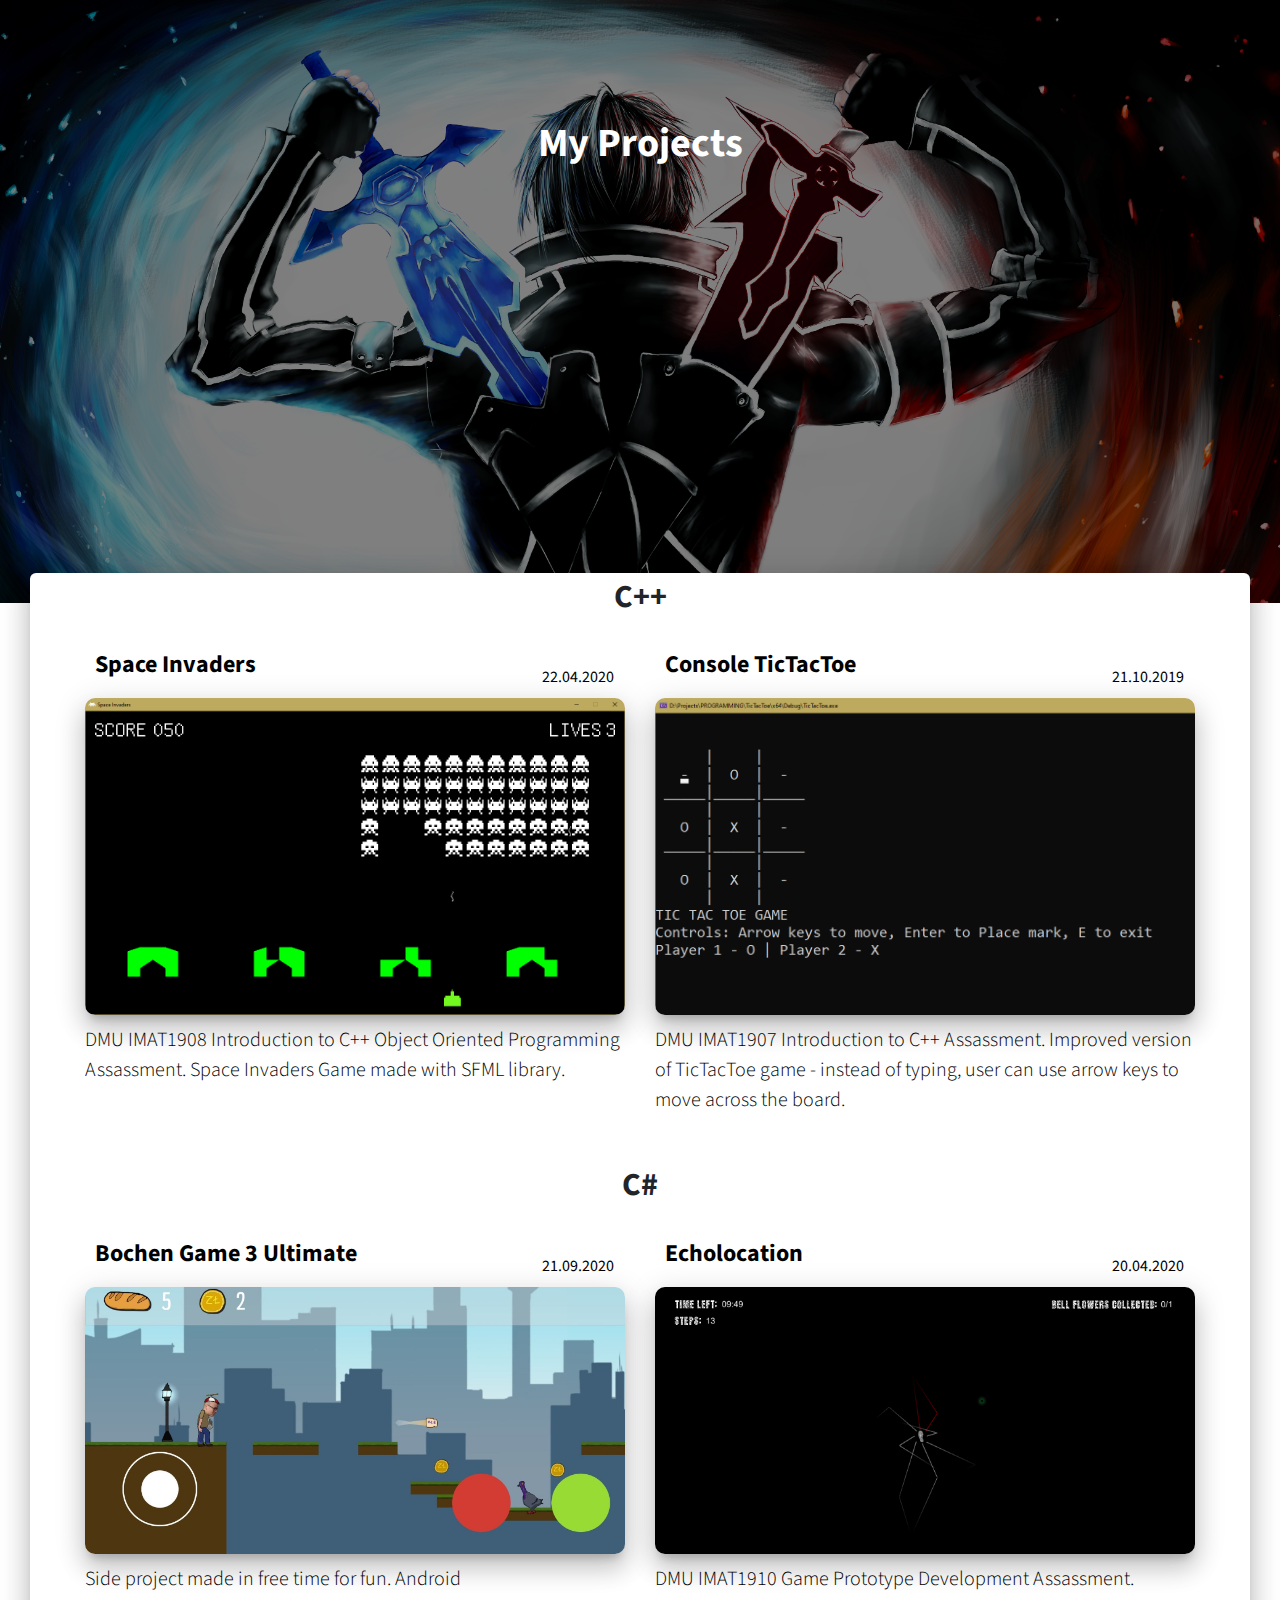
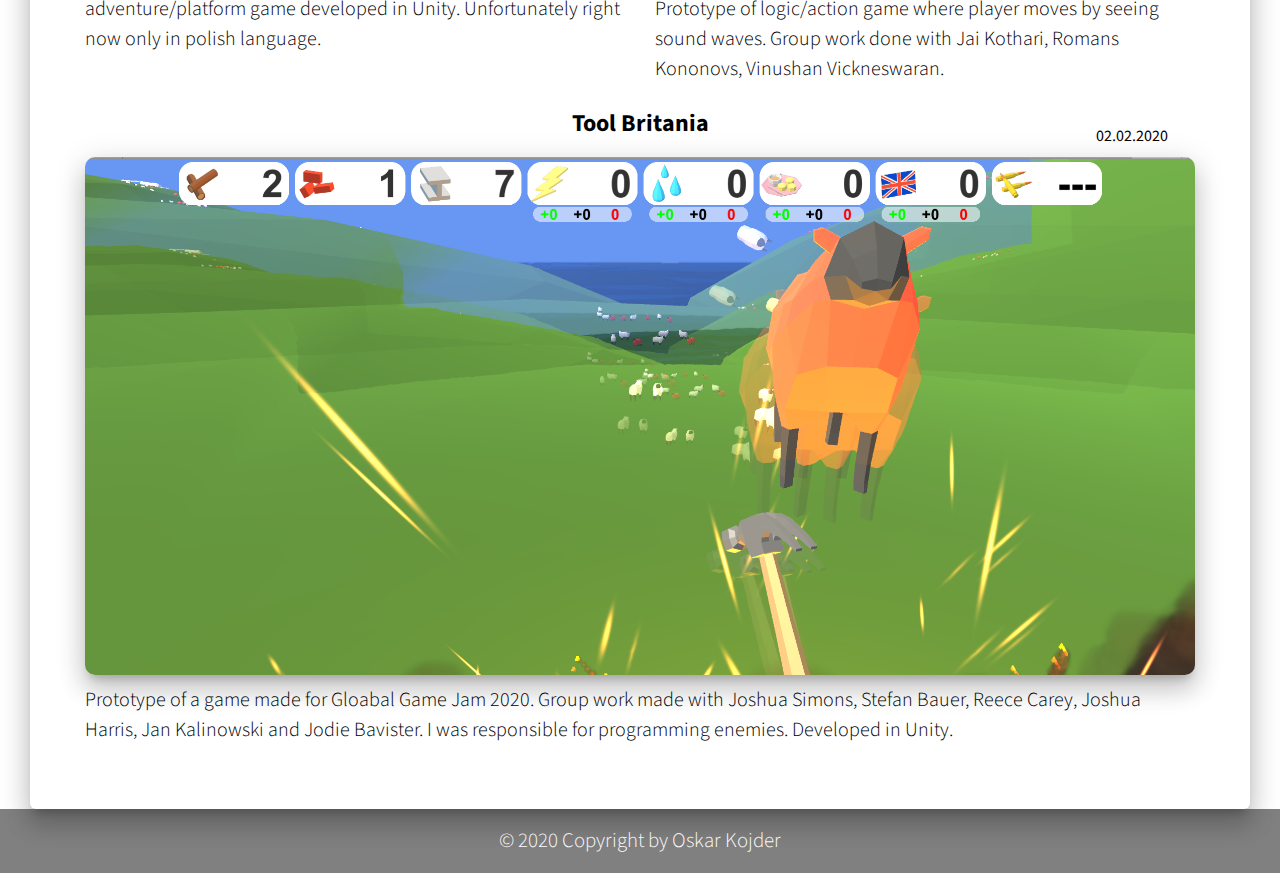
==== index.html @ cf8a1175 "Init" ====
<!DOCTYPE html>
<html>
<head>
    <meta charset="utf-8">
    <title>Oskar Kojder - Portfolio</title>
    <link rel="apple-touch-icon" sizes="180x180" href="img/icon/apple-touch-icon.png">
    <link rel="icon" type="image/png" sizes="32x32" href="img/icon/favicon-32x32.png">
    <link rel="icon" type="image/png" sizes="16x16" href="img/icon/favicon-16x16.png">
    <link rel="manifest" href="img/icon/site.webmanifest">
    <meta name="description" content="Portfolio">
    <link rel="stylesheet" href="css/main.css">
    <link href="https://fonts.googleapis.com/css?family=Source+Sans+Pro" rel="stylesheet">
     <link rel="stylesheet" href="https://use.fontawesome.com/releases/v5.3.1/css/all.css" integrity="sha384-mzrmE5qonljUremFsqc01SB46JvROS7bZs3IO2EmfFsd15uHvIt+Y8vEf7N7fWAU" crossorigin="anonymous">
    <link rel="stylesheet" href="css/bootstrap.min.css">
    <meta name="viewport" content="width=device-width, initial-scale=1, shrink-to-fit=no">
</head>
<!-- Top -->
<body>
        <div class="banner"></div>
        <div class="container-fluid fill">
            <div class="container">
                <div class="col-md-8 ml-auto mr-auto text-center header1">
                    <h1>My Projects</h1>
                </div>
            </div>
        </div>
    <div class="main">
        <div class="content container">
            <!-- Projects -->
            <div class="col-md-8 ml-auto mr-auto text-center ">
                <h2 class="title">C++</h2>
            </div>
            <div class="row">
                <div class="col-sm ml-auto mr-auto link2">
                    <a href="https://github.com/oskapok/Space-Invaders" class="link">
                        <h4>Space Invaders</h4>
                         <div class="quote">22.04.2020</div>
                      <img src="img/space_invaders/space_invaders.png" class="img-fluid">
                        <p class="lead description">
                            DMU IMAT1908 Introduction to C++ Object Oriented Programming Assassment. Space Invaders Game made with SFML library. 
                        </p>
                    </a>
                </div>
                <div class="col-sm ml-auto mr-auto link2">
                    <a href="https://github.com/oskapok/TicTacToe" class="link">
                        <h4>Console TicTacToe</h4>
                        <div class="quote">21.10.2019</div>
                      <img src="img/tictactoe/tictactoe.png" class="img-fluid">
                        <p class="lead description">
                            DMU IMAT1907 Introduction to C++ Assassment. Improved version of TicTacToe game - instead of typing, user can use arrow keys to move across the board.
                        </p>
                    </a>
                </div>
            </div>
            <div class="col-md-8 ml-auto mr-auto text-center ">
                <h2 class="title"> C#</h2>
            </div>
            <div class="row">
                <div class="col-sm ml-auto mr-auto link2">
                    <a href="projects/games/bochen_game_3_ultimate.html" class="link">
                        <h4>Bochen Game 3 Ultimate</h4>
                         <div class="quote">21.09.2020</div>
                      <img src="img/bochen_game_3_ultimate/bochen_game_3_Ultimate.jpg" class="img-fluid">
                        <p class="lead description">
                            Side project made in free time for fun. Android adventure/platform game developed in Unity. Unfortunately right now only in polish language. 
                        </p>
                    </a>
                </div>
                <div class="col-sm ml-auto mr-auto link2">
                    <a href="https://github.com/mrjai24/Echolocation" class="link">
                        <h4>Echolocation</h4>
                        <div class="quote">20.04.2020</div>
                      <img src="img/echolocation/echolocation.png" class="img-fluid">
                        <p class="lead description">
                            DMU IMAT1910 Game Prototype Development Assassment. Prototype of logic/action game where player moves by seeing sound waves. Group work done with Jai Kothari, Romans Kononovs, Vinushan Vickneswaran. 
                        </p>
                    </a>
                </div>
            </div>
            <div class="row">
                <div class="col-md ml-auto mr-auto text-center link2">
                    <a href="https://github.com/0shu/GGJ2020" class="link">
                        <h4>Tool Britania</h4>
                        <div class="quote wide">02.02.2020</div>
                        <img src="img/tool_britania/tool_britania.png" class="img-fluid">
                        <p class="lead description">
                           Prototype of a game made for Gloabal Game Jam 2020. Group work made with Joshua Simons, Stefan Bauer, Reece Carey, Joshua Harris, Jan Kalinowski and Jodie Bavister. I was responsible for programming enemies. Developed in Unity.
                        </p>
                    </a>
                </div>
            </div>
        </div><br><br>
    </div>
     <!-- Footer -->
    <footer class="gray">
        <div class="footer-copyright text-center py-3">© 2020 Copyright by Oskar Kojder </div>
    </footer>
    
   
   
    <script src="https://code.jquery.com/jquery-3.3.1.slim.min.js"></script>
    <script src="https://cdnjs.cloudflare.com/ajax/libs/popper.js/1.14.3/umd/popper.min.js"></script>
    <script src="js/bootstrap.min.js"></script>
    <script src="https://code.jquery.com/jquery-3.3.1.min.js"></script>
    <script src="js/main.js"></script>
    <script src="js/music.js"></script>
</body>
---- css/main.css ----
*{
    font-family: 'Source Sans Pro', sans-serif;
    box-sizing: content-box; 
}
body, html {
    height: 100%;
}
img{
    border-radius: 10px;
    box-shadow: 0 16px 24px 1px rgba(0,0,0,.14), 0 6px 30px 3px rgba(0,0,0,.12), 0 8px 10px -5px rgba(0,0,0,.2);
}
h1{
    font-weight: 400;
}
h4{
    padding: 10px;
    line-height: 30px;
    
}
/* Universal */
#nav{
    font-weight: 700;
    font-size: 1.2rem;
    font-family: 'Lobster', cursive;
}
.content {
    z-index: 2;
    min-height: 93vh;
}
.content h2 {
padding-top: 5px;
}
.sticky{
    background-color: rgba(68,68,68,0.8);
    color: #000: !important;
    transition: 0.3s ease-in-out;
}
.gray {
    background-color: gray;
    font-weight: 300;
    font-size: 1.3rem;
    font-size: 1.3rem;
    color: #fff;
    z-index: 5;
}
/* Index */
.bar1, .bar2, .bar3{
    font-weight: 600;
    font-size: 1.3rem;
}
.bar1 i{
    color: violet;
}
.bar2 i{
    color: orange;
}
.bar3 i{
    color: dimgray;
}
.ibanner {
    width: 100%;
    height: 100vh;
    background: url('../img/index.png');
    background-size:cover;
    z-index: 1;
    position: absolute;
}
.imain {
    background: #fff;
    position: relative;
    z-index: 4;
    margin-top: -10px;
}
.icon-container {
    height: 7rem;
    width: 7rem;
    display: block;
    line-height: 7.5rem;
    text-align: center;
    margin-top: 20px;
}
.icon-container i {
    font-size: 2.25rem; 
} 
.icon-color1{
    background-color: violet;
}
.icon-color2{
    background-color: orange;
}
.icon-color3{
    background-color: grey;
}
.ifill{
    height: 30vh;
    background: RGBA(0,0,0,0.5);
    z-index: 6;
    position: relative;
}
.iheader1{
    color: #fff;
    transform: translate(0,-60%);
}
.iheader1 h1{
    font-weight: 700;
    font-size: 3.2rem;

}
.round {
    width: 200px;
    border-radius: 100px;
    display: block;
    text-align: center;
}
.paragraph {
    font-size: 1.4rem;
    font-weight: 700;
    padding-top: 20px;
}
.vertical-center {
  display: flex;
  align-items: center;
}
/* Projects */
.img_preview{
    padding-top: 30px;
}
.btn_single{
    font-weight: bold;
    position: relative;
    padding: 12px 30px;
    margin: .3125rem 1px;
    font-size: 1rem;
    font-weight: 400;
    line-height: 1.428571;
    text-decoration: none;
    text-transform: uppercase;
    letter-spacing: 0;
    cursor: pointer;
    background-color: transparent;
    border: 0;
    border-radius: .2rem;
    transition: box-shadow .2s cubic-bezier(.4,0,1,1),background-color .2s cubic-bezier(.4,0,.2,1);
    will-change: box-shadow,transform;
    color: #fff;
    background-color: #9c27b0;
    border-color: #9c27b0;
    box-shadow: 0 2px 2px 0 rgba(156,39,176,.14), 0 3px 1px -2px rgba(156,39,176,.2), 0 1px 5px 0 rgba(156,39,176,.12);
}
.btn_single:hover{
    box-shadow .2s cubic-bezier(.4,0,1,1),background-color .2s cubic-bezier(.4,0,.2,1);
    -webkit-box-shadow: 0 8px 6px -6px black;
    -moz-box-shadow: 0 8px 6px -6px black;
         box-shadow: 0 8px 6px -6px black;
    text-decoration: none;
    background-color: #9124a3;
    color: #fff;
}
.banner {
    width: 100%;
    height: 67vh;
    background: url('../img/sao.png');
    background-size:cover;
    z-index: 1;
    position: absolute;
}
.main {
    background: #fff;
    position: relative;
    z-index: 4;
    margin-top: -10px;
}
.title {
    margin-top: 30px;
    padding-top: 10px;
    margin-bottom: 25px;
    min-height: 32px;
    font-weight: 700;
}
.fill{
    height: 67vh;
    background: RGBA(0,0,0,0.5);
    z-index: 6;
    position: relative;
}
.header1{
    margin-bottom: auto!important;
    margin-top: auto!important;
    position: relative !important;
    transform: translate(0,250%);
    margin: auto;
    color: #fff;
    min-height: 32px;
    margin-bottom: 32px;
}
.header1 h1,h4 {
    font-weight: 700;
    
}
.main {
    z-index: 7;
    margin: -60px 30px 0;
    border-radius: 6px;
    box-shadow: 0 16px 24px 2px rgba(0,0,0,.14), 0 6px 30px 5px rgba(0,0,0,.12), 0 8px 10px -5px rgba(0,0,0,.2);
}

.description {
    padding-top: 10px;
    text-align: left !important; 
}
.quote {
    position: absolute;
    right: 0;
    z-index: 9;
    line-height: 1.2em;
    margin-top: -30px;
    padding-right: 26px;
}
.wide {
    margin-right: 1em;
}
.link{
    color: #000;
}
.link h4 {
    font-weight: 700;
}
.link:hover{
    color: #000;
    text-decoration: none;
    
}
.link2:hover{
    transform: scale(1.004);
}
/* Music */
#player_container{
    background: url('../img/musicplayer/1.jpg');
    background-size: cover;
    height: 70vh;
    z-index: 1;
}
#player{
    color: #fff;
    background-color: #212529;
    height: 70vh;
    clip-path: polygon(0 0, 0% 100%, 100% 100%);
    z-index: 2;
}
progress[value] {
  -webkit-appearance: none;
   appearance: none;
  width: 50%;
  height: 10px;
}
#volume_control{
    width: 70%;
    margin-left: 5px;
}
progress[value]::-webkit-progress-bar {
    background-color: #31373d;
    border-radius: 4px;
    box-shadow: 0 2px 5px rgba(0, 0, 0, 0.25) inset;
}
progress[value]::-webkit-progress-value {
    background-color: #702c62;
    border-radius: 2px; 
    background-size: 35px 20px, 100% 100%, 100% 100%;
}

#player h2{
    padding-top: 35%;
    padding-left: 1rem;
}
#dur_1{
    padding-left: 1rem;
}
#dur_2{
   padding-left: 7px;
}
#duration {
    margin-left: 10px;
    margin-top: 18%;
}
#back{
    margin-left: 20px;
}

.fa-pause, .fa-play, .fa-backward, .fa-forward, progress, .tmusic>tr{
    cursor: pointer;
    -webkit-user-select: none; /* Chrome/Safari */        
-moz-user-select: none; /* Firefox */
-ms-user-select: none; /* IE10+ */

/* Rules below not implemented in browsers yet */
-o-user-select: none;
user-select: none;
}
#lightbox {
    position:fixed; 
    top:0; 
    left:0; 
    width:100%; 
    height:100%; 
    background: rgba(0,0,0,.7);
    text-align:center;
    z-index: 1040;
}

#lightbox p {
    text-align:right; 
    color:#fff; 
    margin-right:20px; 
    font-size:12px; 
}

#lightbox img {
    box-shadow:0 0 25px #111;
    -webkit-box-shadow:0 0 25px #111;
    -moz-box-shadow:0 0 25px #111;
    max-width: 1400px;
    max-height: 570px;
}
.noScroll { /* ...or body.dialogShowing */
    overflow: hidden;
    right: 10px;
}

.fa-folder{
    font-size: 9rem;
    display: inline-block;
    width: 100%;

}

.f-title{
    text-align: center;
    font-weight: bold;
}
.f-pick{
    margin-left: 8px;
    margin-top: 8px;
}
.f-pick i{
    text-align:center;
}
.f-pick:hover{
    cursor: pointer;
    background: rgba(0,149,182,0.2);
}
.img_gallery{
    padding-top: 14px;
    display: flex;
   align-items: center;
   cursor: pointer;
}
.img_gal{
    width: auto;
    height: 93%;
}
.overlay{
    width: 100%;
    height:100%;
    z-index: 1050;
    position: fixed;
    background-color: rgba(0,0,0,0.7);
}
.img_lightbox{
    height: 100%;
    display: flex;
    flex-direction: row;
    justify-content: center;
    align-items: center;
    position: relative;
    overflow: hidden;
    z-index: 1040;
}
.nav-left{
    color:#fff;
    font-size: 3rem;
    display: block;
    position: absolute;
    left: 7%;
    z-index: 1050;
    top: 45%;
    cursor: pointer;
}
.nav-right{
    color:#fff;
    font-size: 3rem;
    display: block;
    position: absolute;
    right: 7%;
    z-index: 1050;
    top: 45%;
    cursor: pointer;
}
/* Media screen */

@media only screen and (min-width: 1200px) {
    .bar2{
        padding-top: 20px;
    }    
}
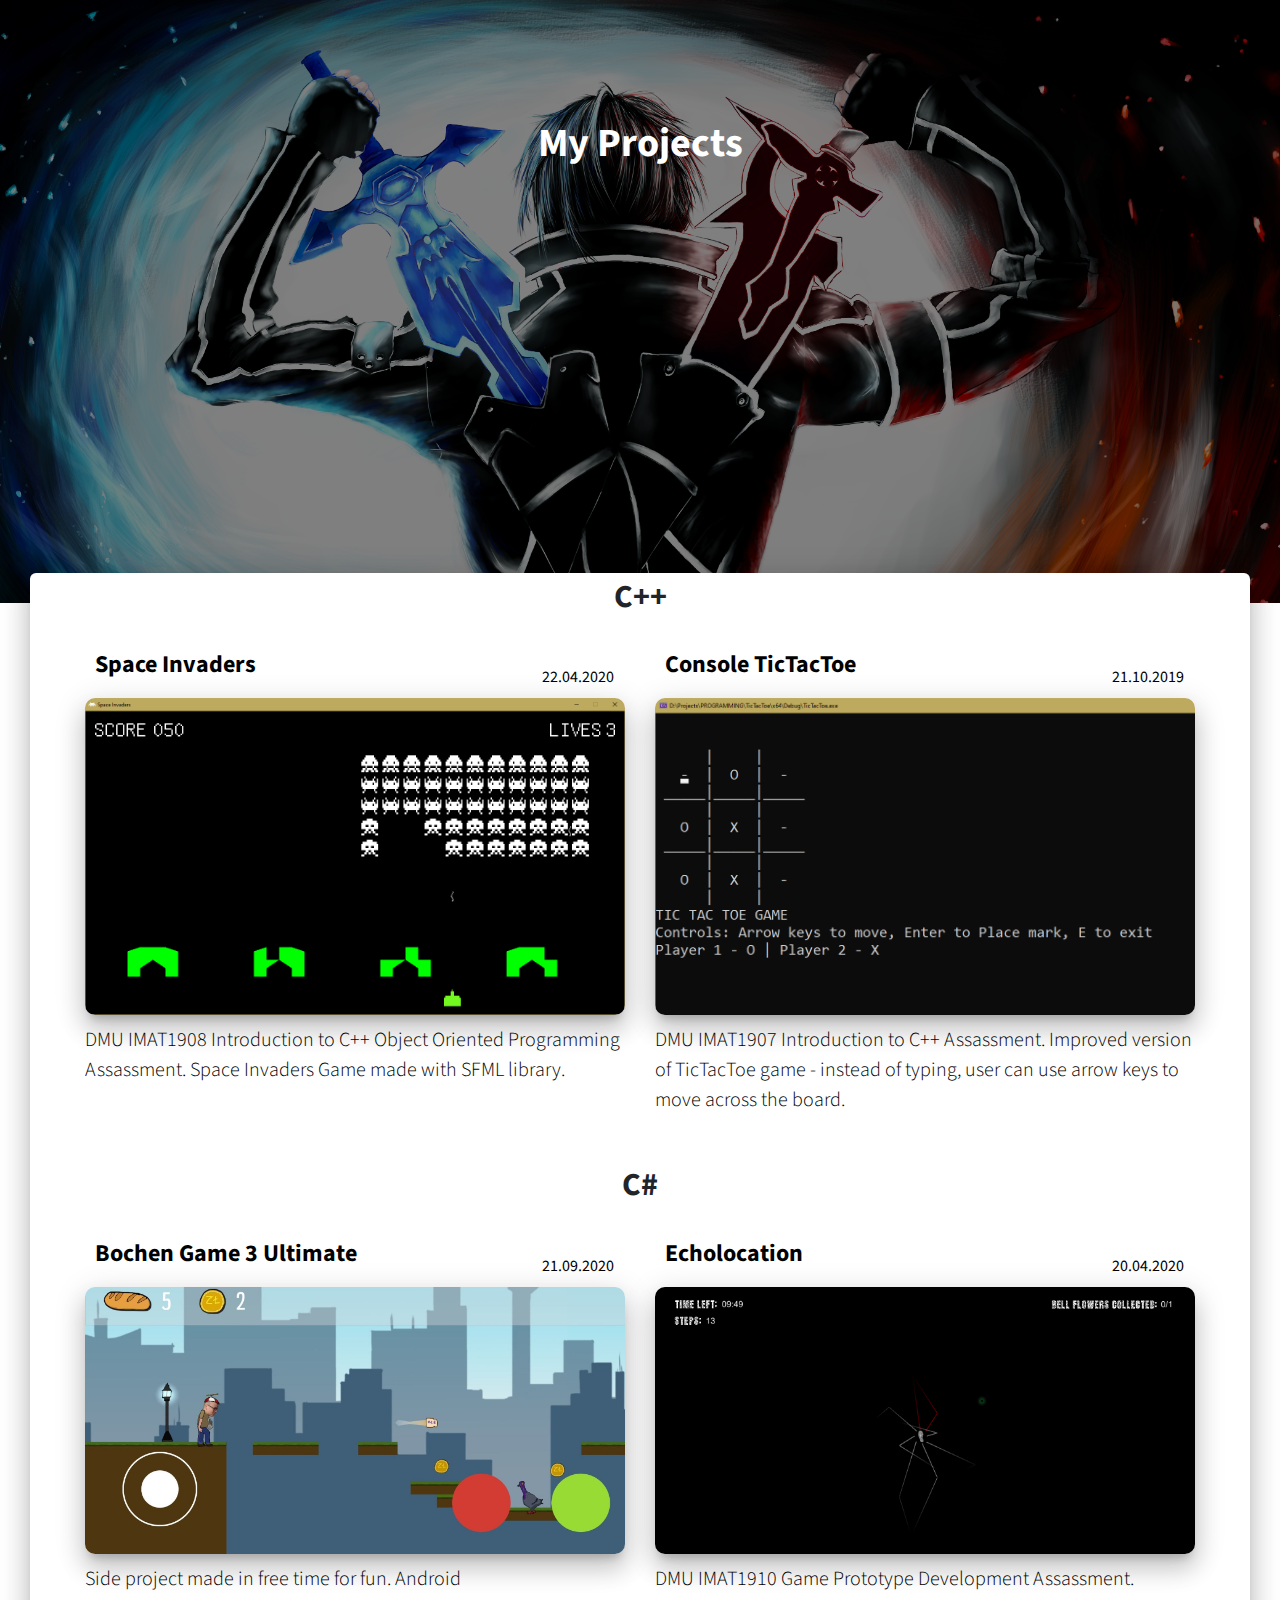
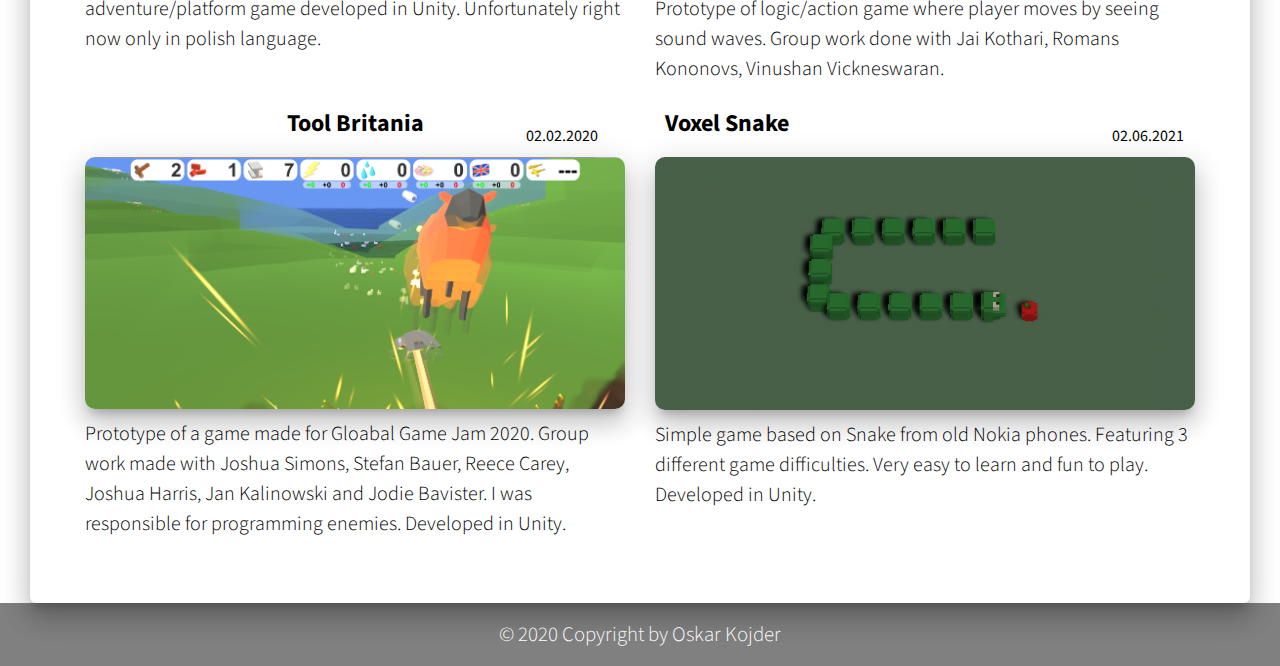
==== commit 40d52aae: "+snake" ====
--- a/index.html
+++ b/index.html
@@ -78,13 +78,23 @@
                 </div>
             </div>
             <div class="row">
-                <div class="col-md ml-auto mr-auto text-center link2">
+                <div class="col-sm ml-auto mr-auto text-center link2">
                     <a href="https://github.com/0shu/GGJ2020" class="link">
                         <h4>Tool Britania</h4>
                         <div class="quote wide">02.02.2020</div>
                         <img src="img/tool_britania/tool_britania.png" class="img-fluid">
                         <p class="lead description">
                            Prototype of a game made for Gloabal Game Jam 2020. Group work made with Joshua Simons, Stefan Bauer, Reece Carey, Joshua Harris, Jan Kalinowski and Jodie Bavister. I was responsible for programming enemies. Developed in Unity.
+                        </p>
+                    </a>
+                </div>
+                <div class="col-sm ml-auto mr-auto link2">
+                    <a href="https://oskapok.itch.io/voxel-snake" class="link">
+                        <h4>Voxel Snake</h4>
+                         <div class="quote">02.06.2021</div>
+                      <img src="img/snake/thumbnail.png" class="img-fluid">
+                        <p class="lead description">
+                            Simple game based on Snake from old Nokia phones. Featuring 3 different game difficulties. Very easy to learn and fun to play. Developed in Unity.
                         </p>
                     </a>
                 </div>
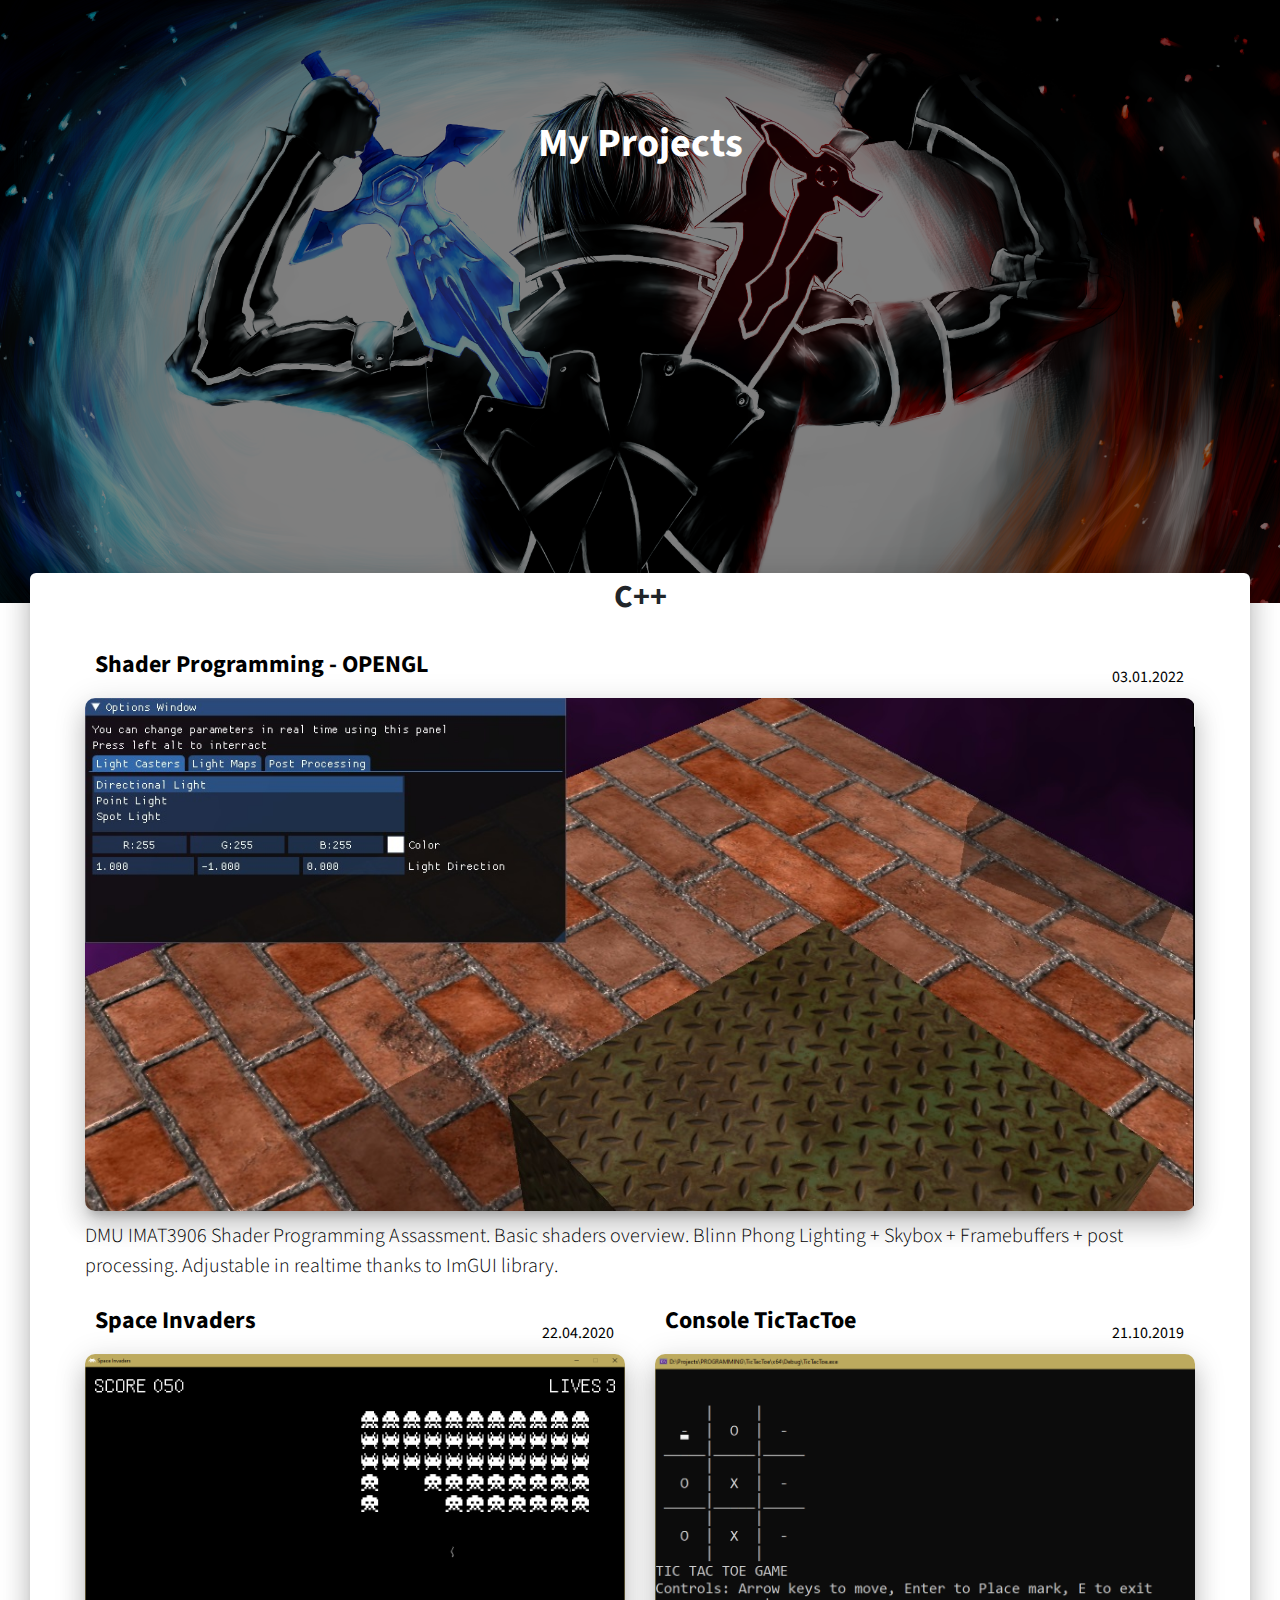
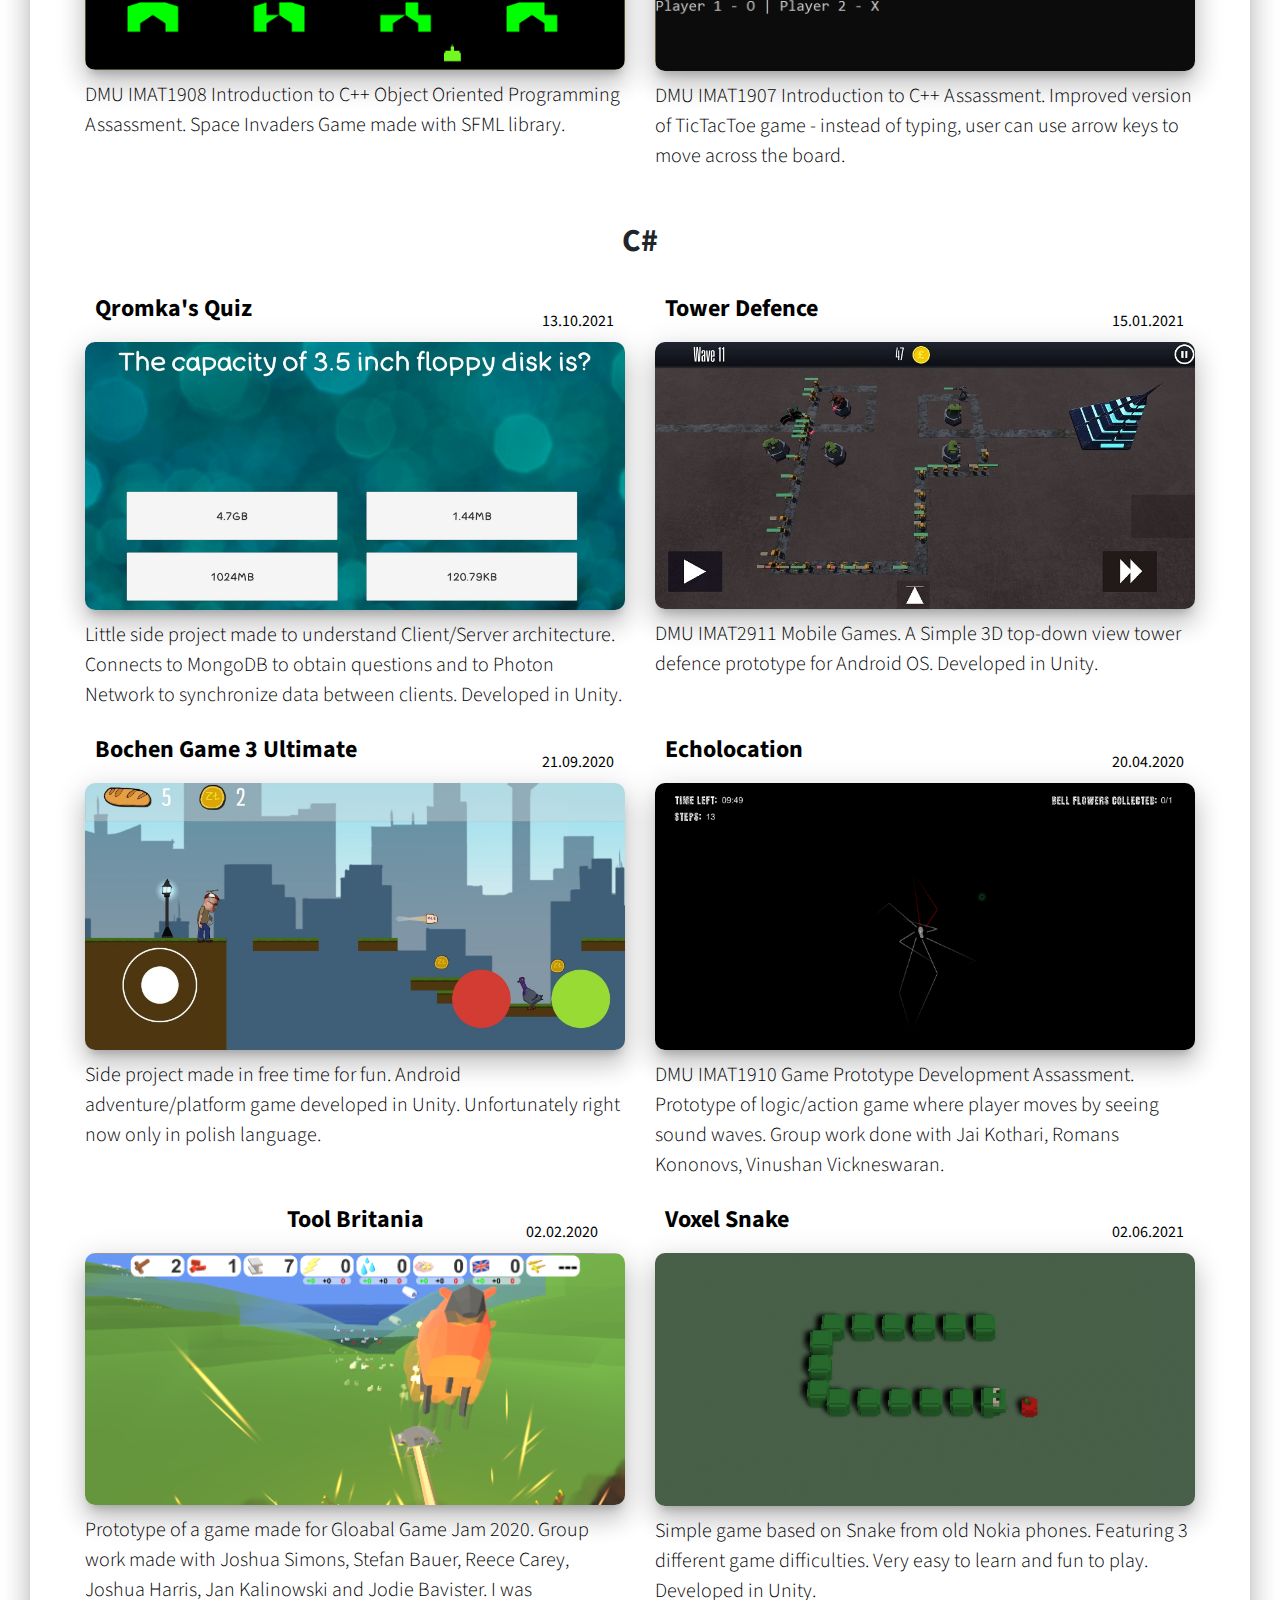
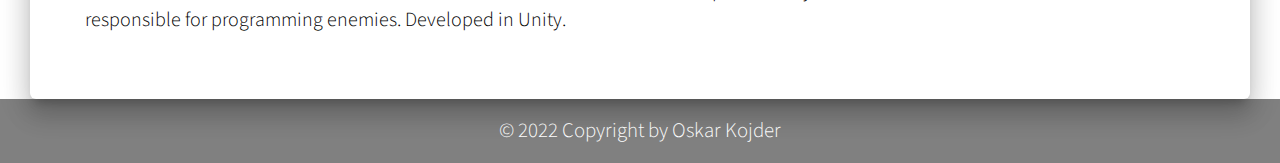
==== commit 5d120b35: "Added some projects" ====
--- a/index.html
+++ b/index.html
@@ -32,6 +32,18 @@
             </div>
             <div class="row">
                 <div class="col-sm ml-auto mr-auto link2">
+                    <a href="https://github.com/Shader-Programming/Shader-Programming-OpengL-1" class="link">
+                        <h4>Shader Programming - OPENGL</h4>
+                         <div class="quote">03.01.2022</div>
+                      <img src="img/Shaders/thumbnail.jpg" class="img-fluid">
+                        <p class="lead description">
+                            DMU IMAT3906 Shader Programming Assassment. Basic shaders overview. Blinn Phong Lighting + Skybox + Framebuffers + post processing. Adjustable in realtime thanks to ImGUI library.  
+                        </p>
+                    </a>
+                </div>
+            </div>
+            <div class="row">
+                <div class="col-sm ml-auto mr-auto link2">
                     <a href="https://github.com/oskapok/Space-Invaders" class="link">
                         <h4>Space Invaders</h4>
                          <div class="quote">22.04.2020</div>
@@ -54,6 +66,28 @@
             </div>
             <div class="col-md-8 ml-auto mr-auto text-center ">
                 <h2 class="title"> C#</h2>
+            </div>
+            <div class="row">
+                <div class="col-sm ml-auto mr-auto link2">
+                    <a href="projects/games/quiz.html" class="link">
+                        <h4>Qromka's Quiz</h4>
+                         <div class="quote">13.10.2021</div>
+                      <img src="img/qromkaQuiz/thumbnail.jpg" class="img-fluid">
+                        <p class="lead description">
+                            Little side project made to understand Client/Server architecture. Connects to MongoDB to obtain questions and to Photon Network to synchronize data between clients. Developed in Unity.
+                        </p>
+                    </a>
+                </div>
+                <div class="col-sm ml-auto mr-auto link2">
+                    <a href="projects/games/towerDefence.html" class="link">
+                        <h4>Tower Defence</h4>
+                         <div class="quote">15.01.2021</div>
+                      <img src="img/tower_defence/thumbnail.jpg" class="img-fluid">
+                        <p class="lead description">
+                            DMU IMAT2911 Mobile Games. A Simple 3D top-down view tower defence prototype for Android OS. Developed in Unity.
+                        </p>
+                    </a>
+                </div>
             </div>
             <div class="row">
                 <div class="col-sm ml-auto mr-auto link2">
@@ -103,7 +137,7 @@
     </div>
      <!-- Footer -->
     <footer class="gray">
-        <div class="footer-copyright text-center py-3">© 2020 Copyright by Oskar Kojder </div>
+        <div class="footer-copyright text-center py-3">© 2022 Copyright by Oskar Kojder </div>
     </footer>
     
    
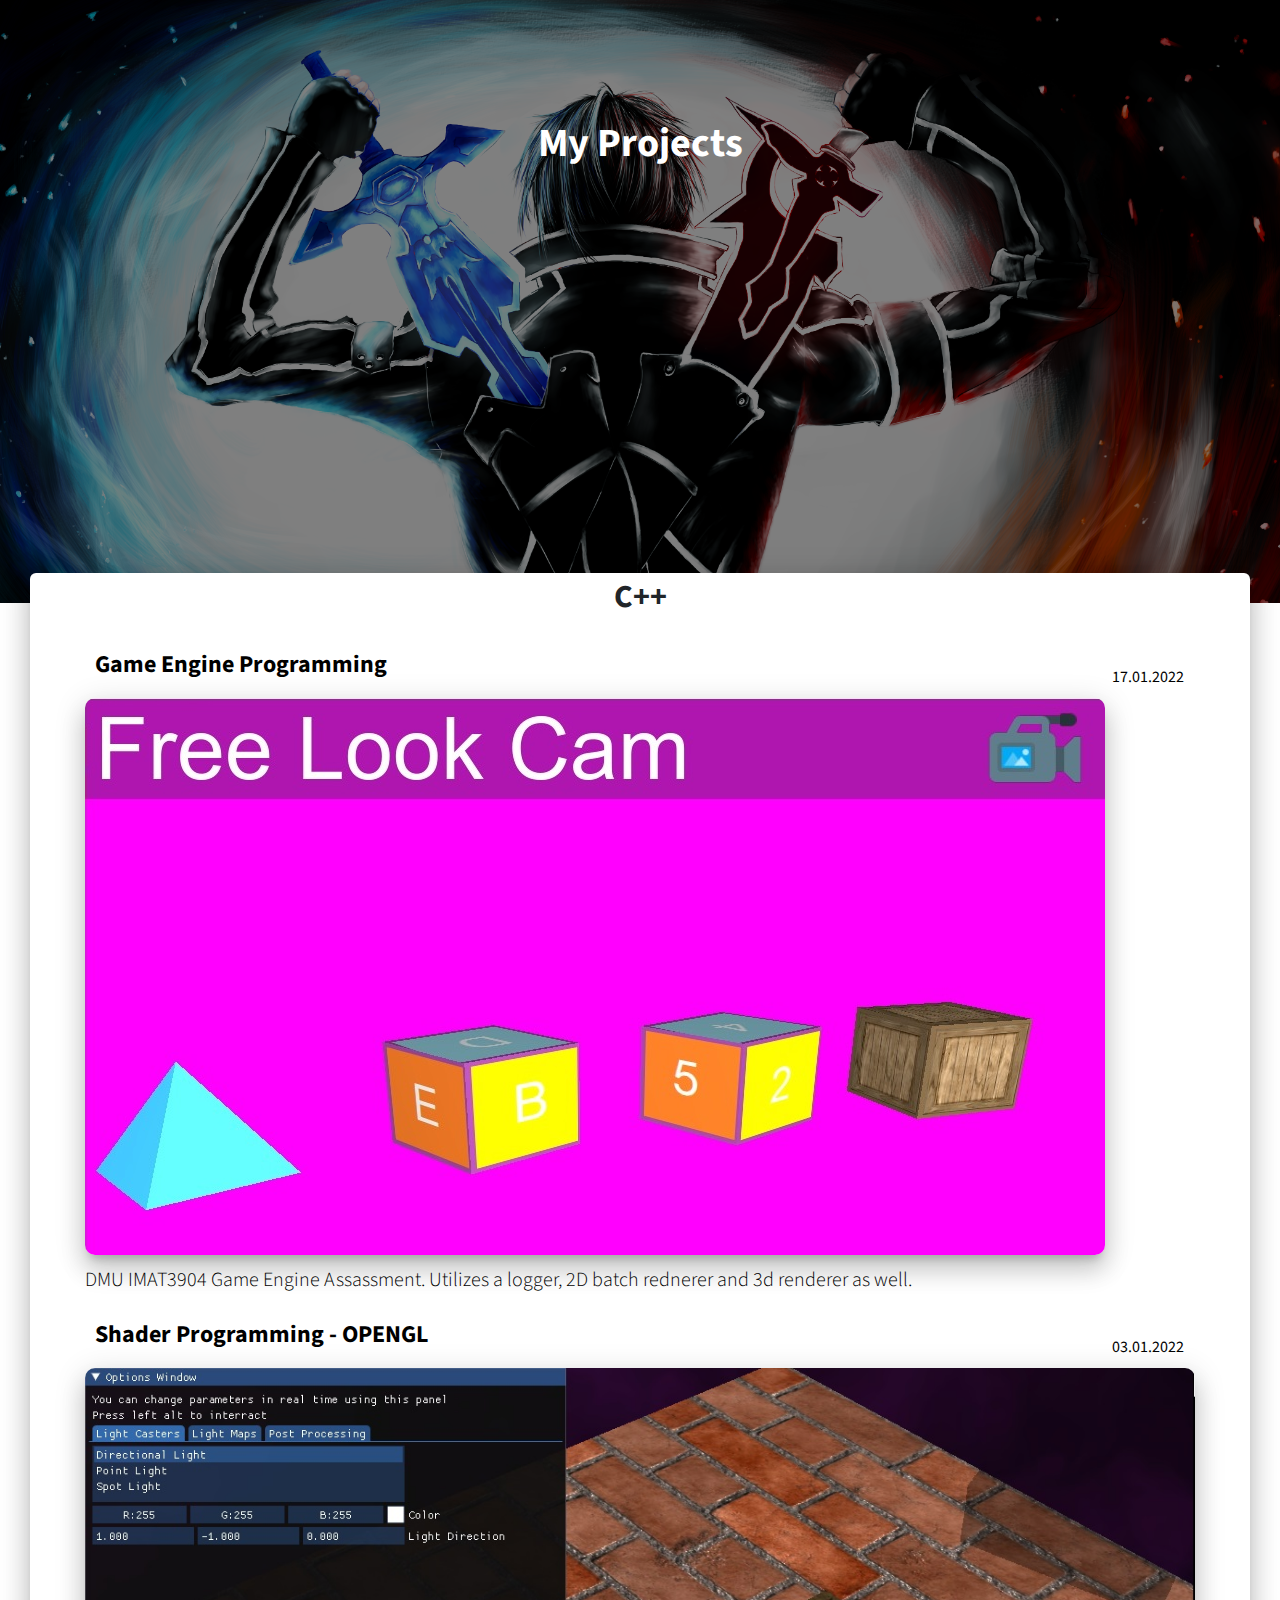
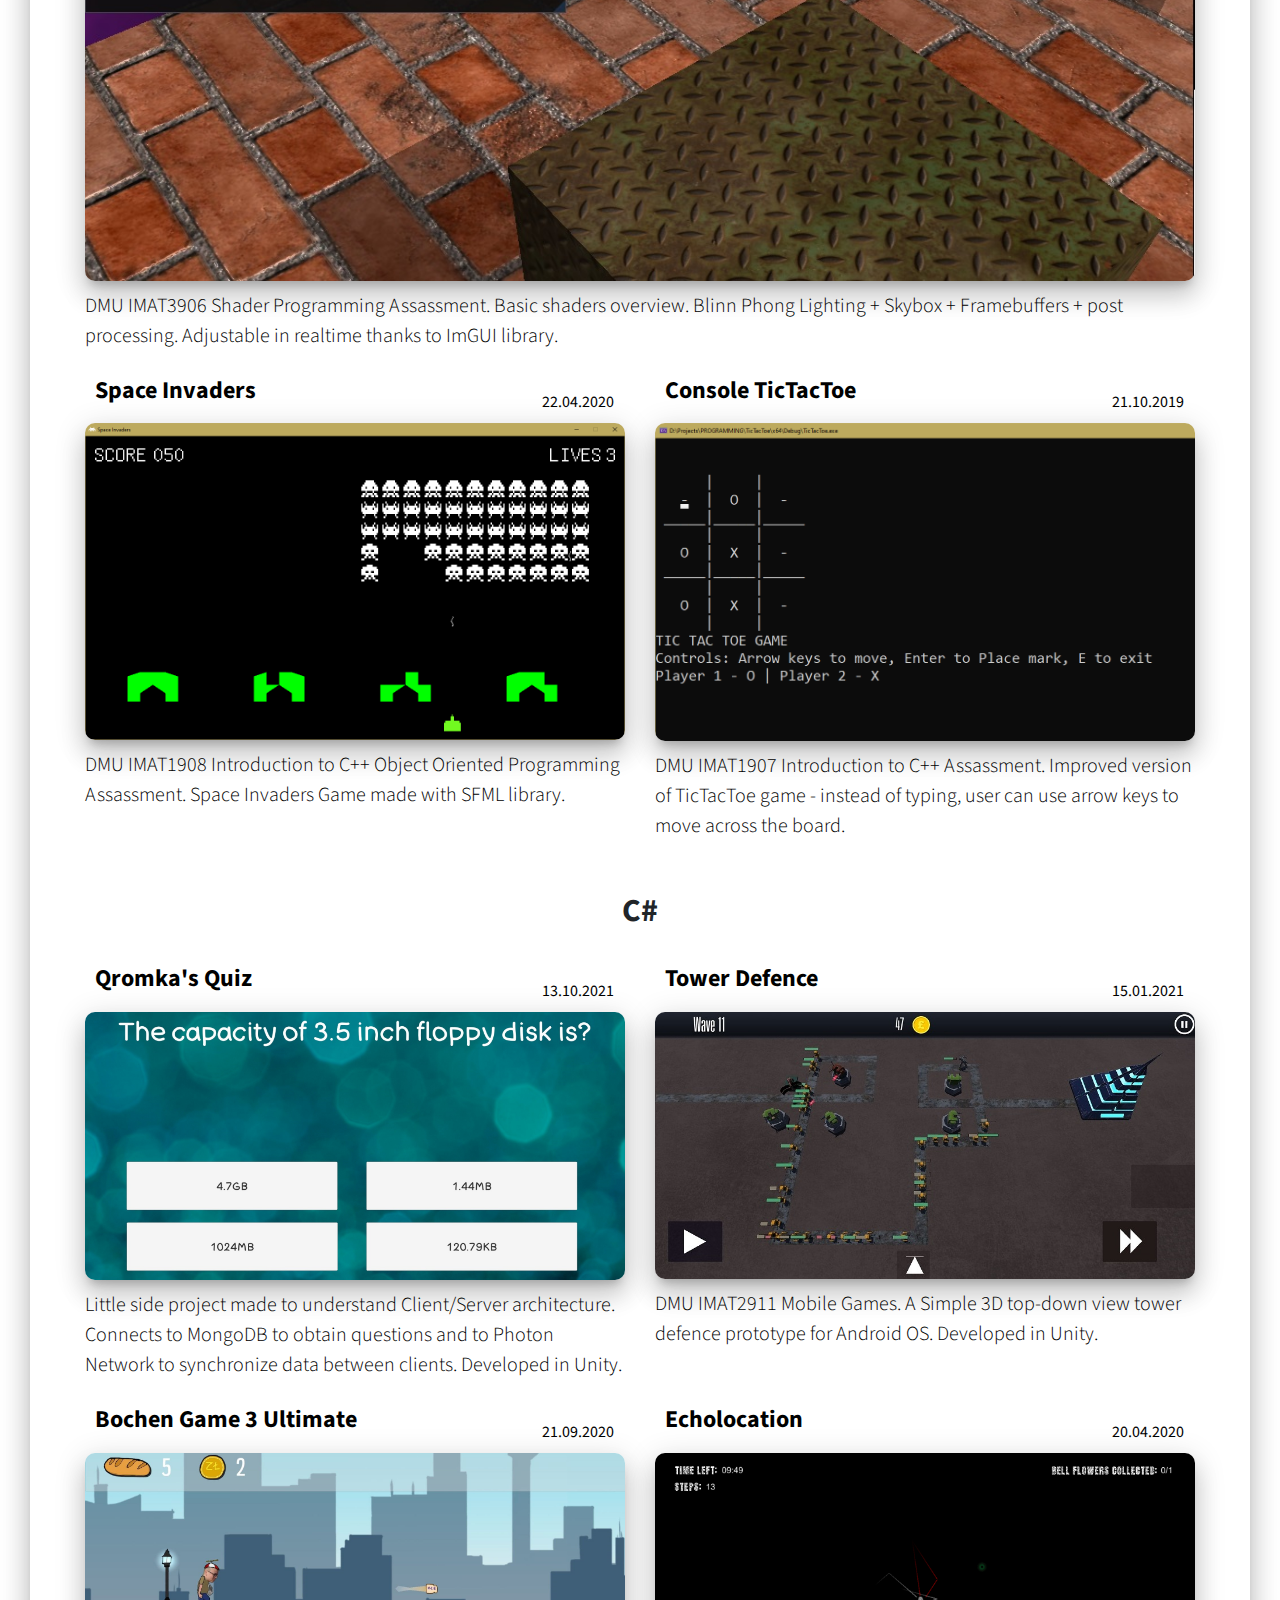
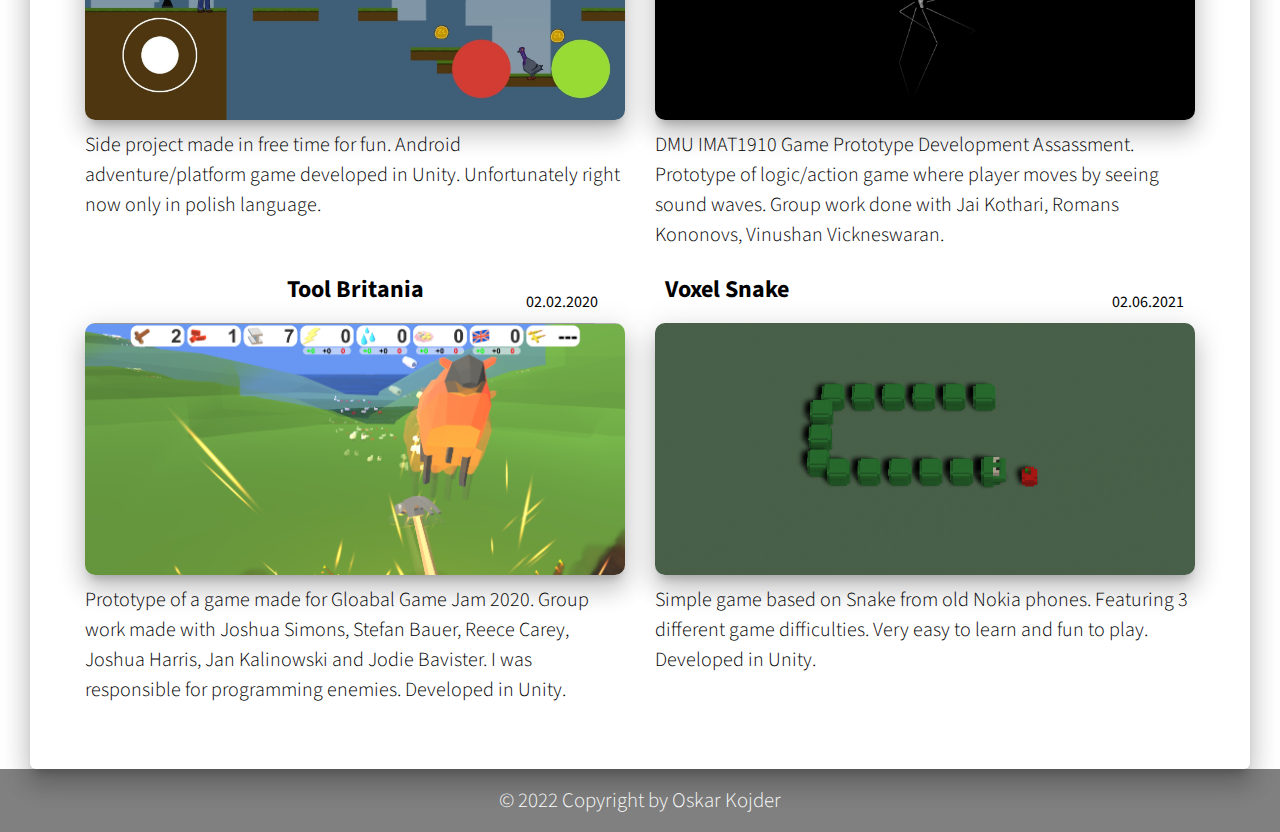
==== commit f2a490ca: "1 term update" ====
--- a/index.html
+++ b/index.html
@@ -29,6 +29,18 @@
             <!-- Projects -->
             <div class="col-md-8 ml-auto mr-auto text-center ">
                 <h2 class="title">C++</h2>
+            </div>
+            <div class="row">
+                <div class="col-sm ml-auto mr-auto link2">
+                    <a href="https://github.com/IMAT3904/Game-Engine-cpp" class="link">
+                        <h4>Game Engine Programming</h4>
+                         <div class="quote">17.01.2022</div>
+                      <img src="img/game_engine/engine.jpg" class="img-fluid">
+                        <p class="lead description">
+                            DMU IMAT3904 Game Engine Assassment. Utilizes a logger, 2D batch rednerer and 3d renderer as well.  
+                        </p>
+                    </a>
+                </div>
             </div>
             <div class="row">
                 <div class="col-sm ml-auto mr-auto link2">
